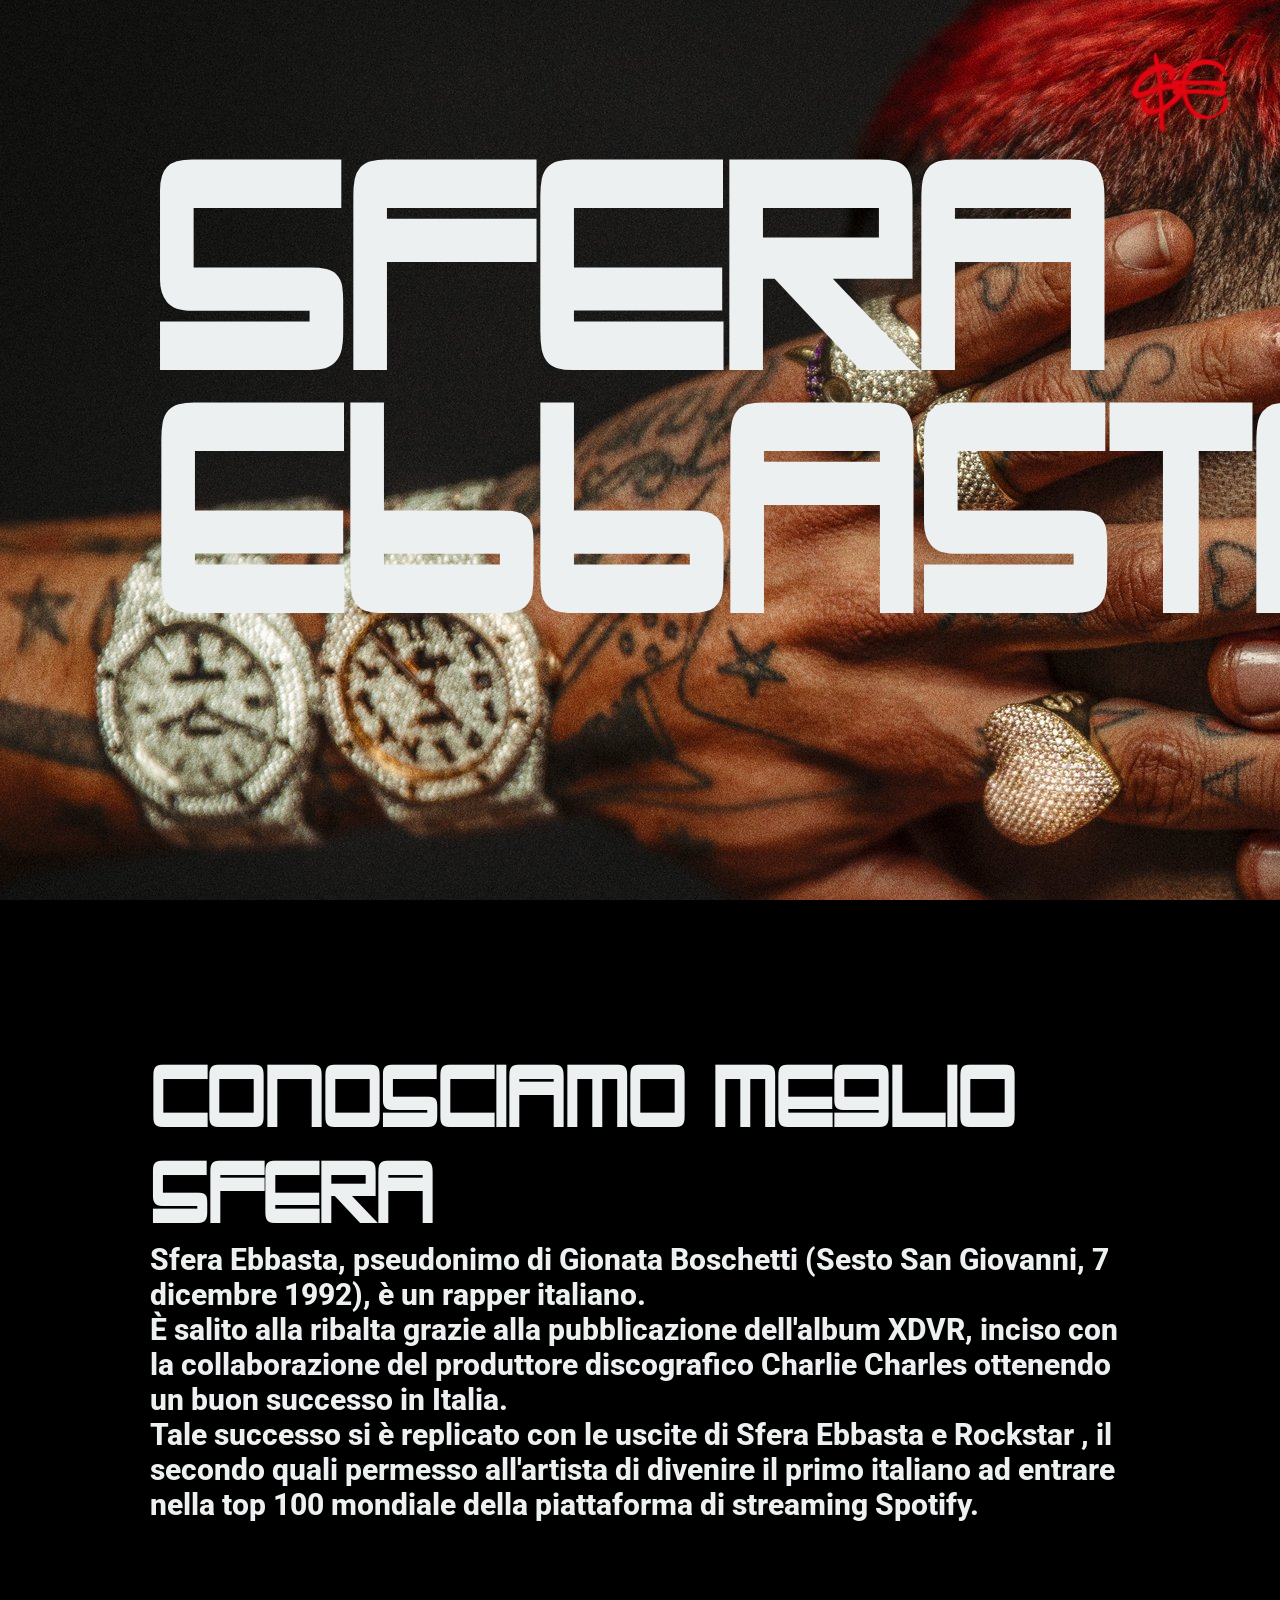
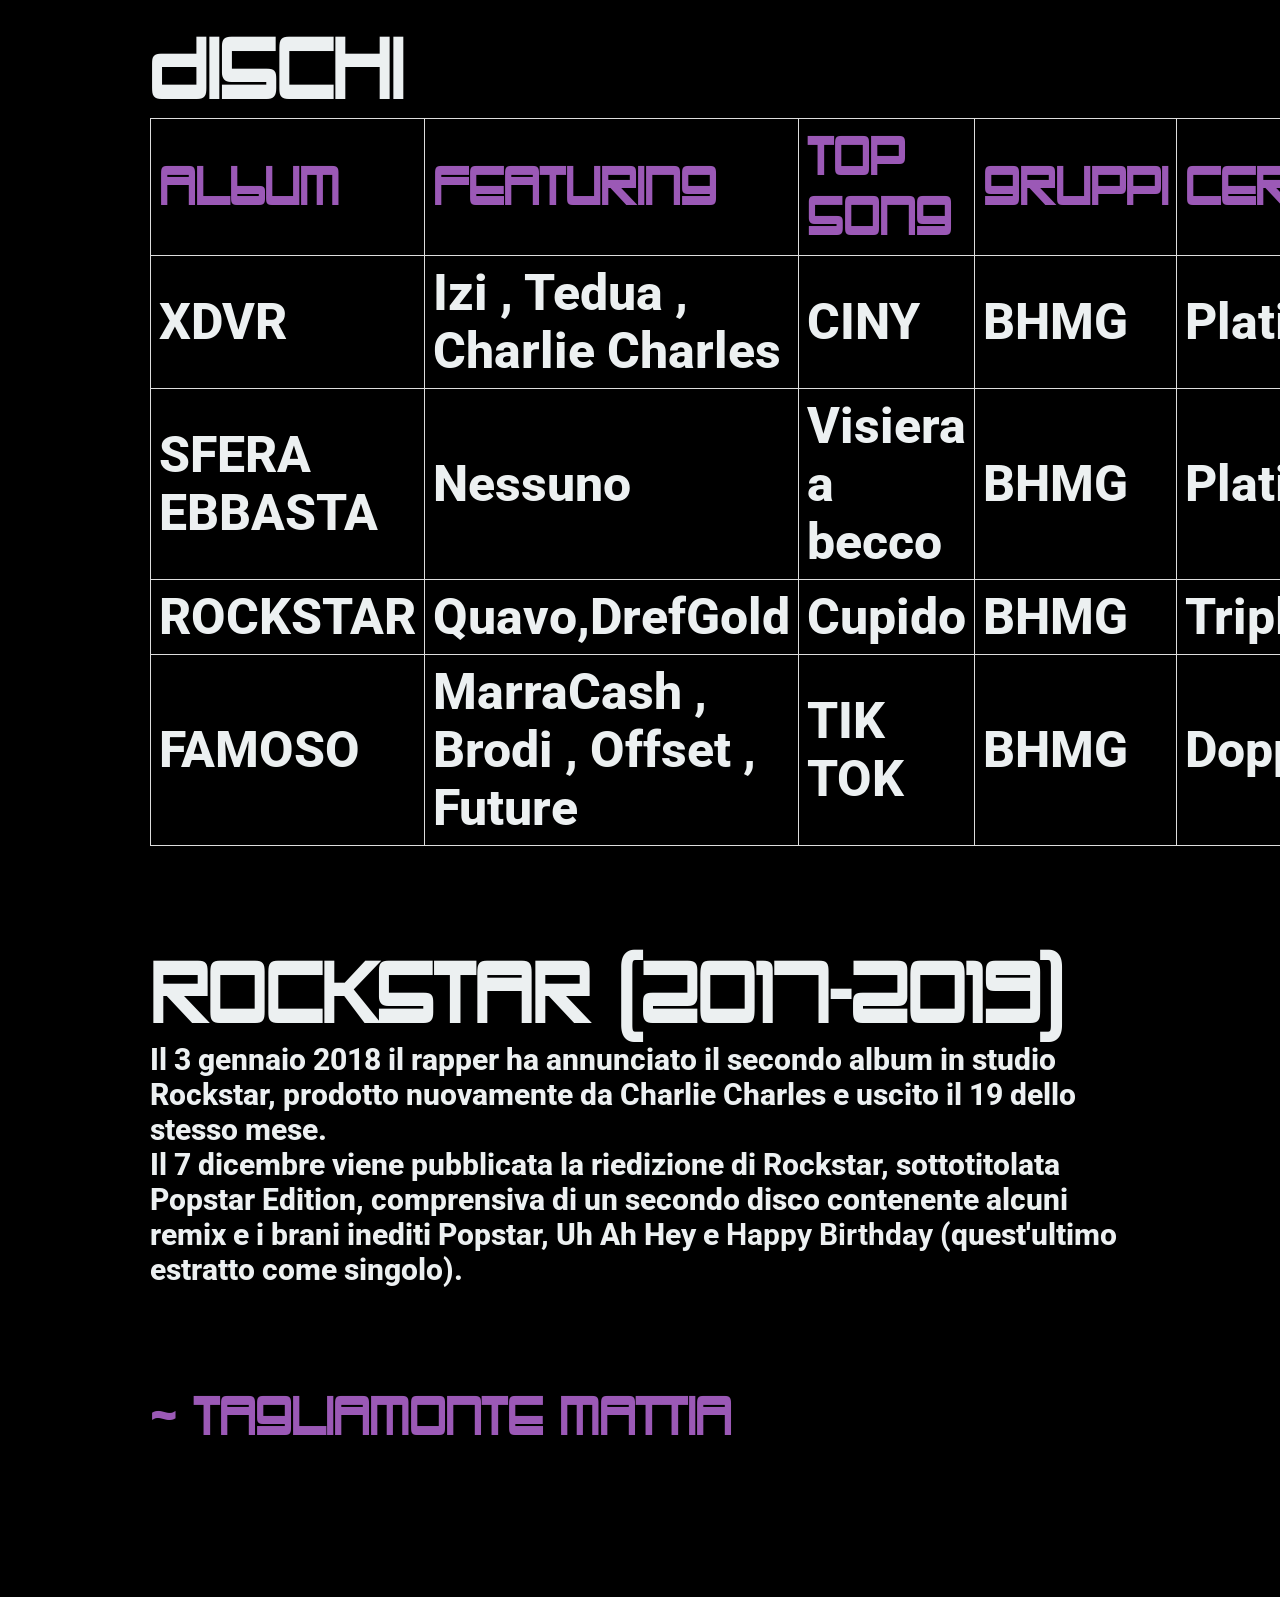
==== demo/index.html @ 45721907 "sfera" ====
<!DOCTYPE html>
<html lang="en">

  <head>
    <meta charset="UTF-8">
    <title>Demo</title>
    <link rel="stylesheet" href="./css/style.css">
    <link rel="icon" type="image/png" href="./nyan.png">
    <link rel="preconnect" href="https://fonts.gstatic.com">
    <link href="https://fonts.googleapis.com/css2?family=Roboto:wght@100;300;400;500;700;900" rel="stylesheet">
  </head>

  <body>
    <div class="header">
      <h1 id="heading" class="primary-heading noselect">Sfera Ebbasta</h1>
      <audio autoplay loop src="./music/happyBirthday.mp3" id="audio"></audio>
    </div>

    <img class="sfera-logo" src="./images/sferaLogo.png" alt="sfera-logo">
    
    <div class="content">
      <div class="content-text">
        <h6>Conosciamo meglio Sfera</h6>
        <p>
          Sfera Ebbasta, pseudonimo di Gionata Boschetti (Sesto San Giovanni, 7 dicembre 1992), è un rapper italiano.
          <br>È salito alla ribalta grazie alla pubblicazione dell'album XDVR, inciso con la collaborazione del produttore discografico Charlie Charles ottenendo un buon successo in Italia.
          <br>Tale successo si è replicato con le uscite di Sfera Ebbasta  e Rockstar , il secondo  quali  permesso all'artista di divenire il primo italiano ad entrare nella top 100 mondiale della piattaforma di streaming Spotify.
        </p>

        <h6>Dischi</h6>
        <table>
          <thead>
             <tr>
                <th>Album</th>
                <th>Featuring</th>
                <th>Top Song</th>
                <th>Gruppi</th>
                <th>Certificazioni</th>
             </tr>
          </thead>
          <tbody>
             <tr>
                <td>XDVR</td>
                <td>Izi , Tedua , Charlie Charles</td>
                <td>CINY</td>
                <td>BHMG</td>
                <td>Platino</td>
             </tr>
             <tr>
                <td>SFERA EBBASTA</td>
                <td>Nessuno</td>
                <td>Visiera a becco</td>
                <td>BHMG</td>
                <td>Platino</td>
             </tr>
             <tr>
                <td>ROCKSTAR</td>
                <td>Quavo,DrefGold</td>
                <td>Cupido</td>
                <td>BHMG</td>
                <td>Triplo platino</td>
             </tr>
             <tr>
                <td>FAMOSO</td>
                <td>MarraCash , Brodi , Offset , Future</td>
                <td>TIK TOK</td>
                <td>BHMG</td>
                <td>Doppio Platino</td>
             </tr>
             <tr>
             </tr>
          </tbody>
        </table>

        <h6>Rockstar (2017-2019)</h6>
        <p>
          Il 3 gennaio 2018 il rapper ha annunciato il secondo album in studio Rockstar, prodotto nuovamente da Charlie Charles e uscito il 19 dello stesso mese.
          <br>Il 7 dicembre viene pubblicata la riedizione di Rockstar, sottotitolata Popstar Edition, comprensiva di un secondo disco contenente alcuni remix e i brani inediti Popstar, Uh Ah Hey e <b>Happy Birthday</b> (quest'ultimo estratto come singolo).
        </p>

        <firma>~ Tagliamonte Mattia</firma>
      </div>
    </div>

    <script src="./js/music.js"></script>
  </body>
</html>
---- demo/css/style.css ----
* {
  margin: 0;
  padding: 0;
  box-sizing: inherit;
}

html {
  height: 100%;
  width: 100%;
  font-size: 62.5%;
  scroll-behavior: smooth;
}

.sfera-logo {
  position: fixed;
  top: 5rem;
  right: 5rem;
  width: 10rem;
}

.noselect {
  -webkit-touch-callout: none; /* iOS Safari */
    -webkit-user-select: none; /* Safari */
     -khtml-user-select: none; /* Konqueror HTML */
       -moz-user-select: none; /* Old versions of Firefox */
        -ms-user-select: none; /* Internet Explorer/Edge */
            user-select: none; /* Non-prefixed version, currently
                                  supported by Chrome, Edge, Opera and Firefox */
}

@font-face {
  font-family: "Trapper";
  font-weight: 400;
  src: url("../fonts/trapper-john.ttf");
}

body {
  position: relative;
  height: 100%;
  width: 100%;
  font-family: 'Trapper', sans-serif;
  font-weight: 800;
}

.header {
  height: 100%;
  width: 100%;
  background-image: url("../images/sferaBackground.jpg");
  background-repeat: no-repeat;
  margin-bottom: 0;
}

.primary-heading {
  padding: 15rem;
  font-size: 27rem;
  line-height: .9;
  word-spacing: 100vw;
  text-transform: uppercase;
  color: #ecf0f1;
  cursor: pointer;
}

.content {
  padding: 15rem;
  font-size: 5rem;
  color: #ecf0f1;
  background-color: #000;
}

.content-text h6 {
  font-size: 8rem;
  text-transform: uppercase;
  color: #ecf0f1;
  background-color: #000;
}

.content-text p {
  font-family: 'Roboto', sans-serif;
  font-size: 3rem;
  color: #ecf0f1;
  background-color: #000;
  margin-bottom: 10rem;
}

table, td, th {  
  border: 1px solid #ddd;
  border-radius: 3rem;
  text-align: left;
}

table {
  font-family: 'Roboto', sans-serif;
  border-collapse: collapse;
  width: 100%;
  margin-bottom: 10rem;
}

th {
  font-family: 'Trapper', sans-serif;
  color: #9b59b6;
}

th, td {
  text-align: left;
  padding: 8px;
}

firma {
  font-family: 'Trapper', sans-serif;
  color: #9b59b6;
}
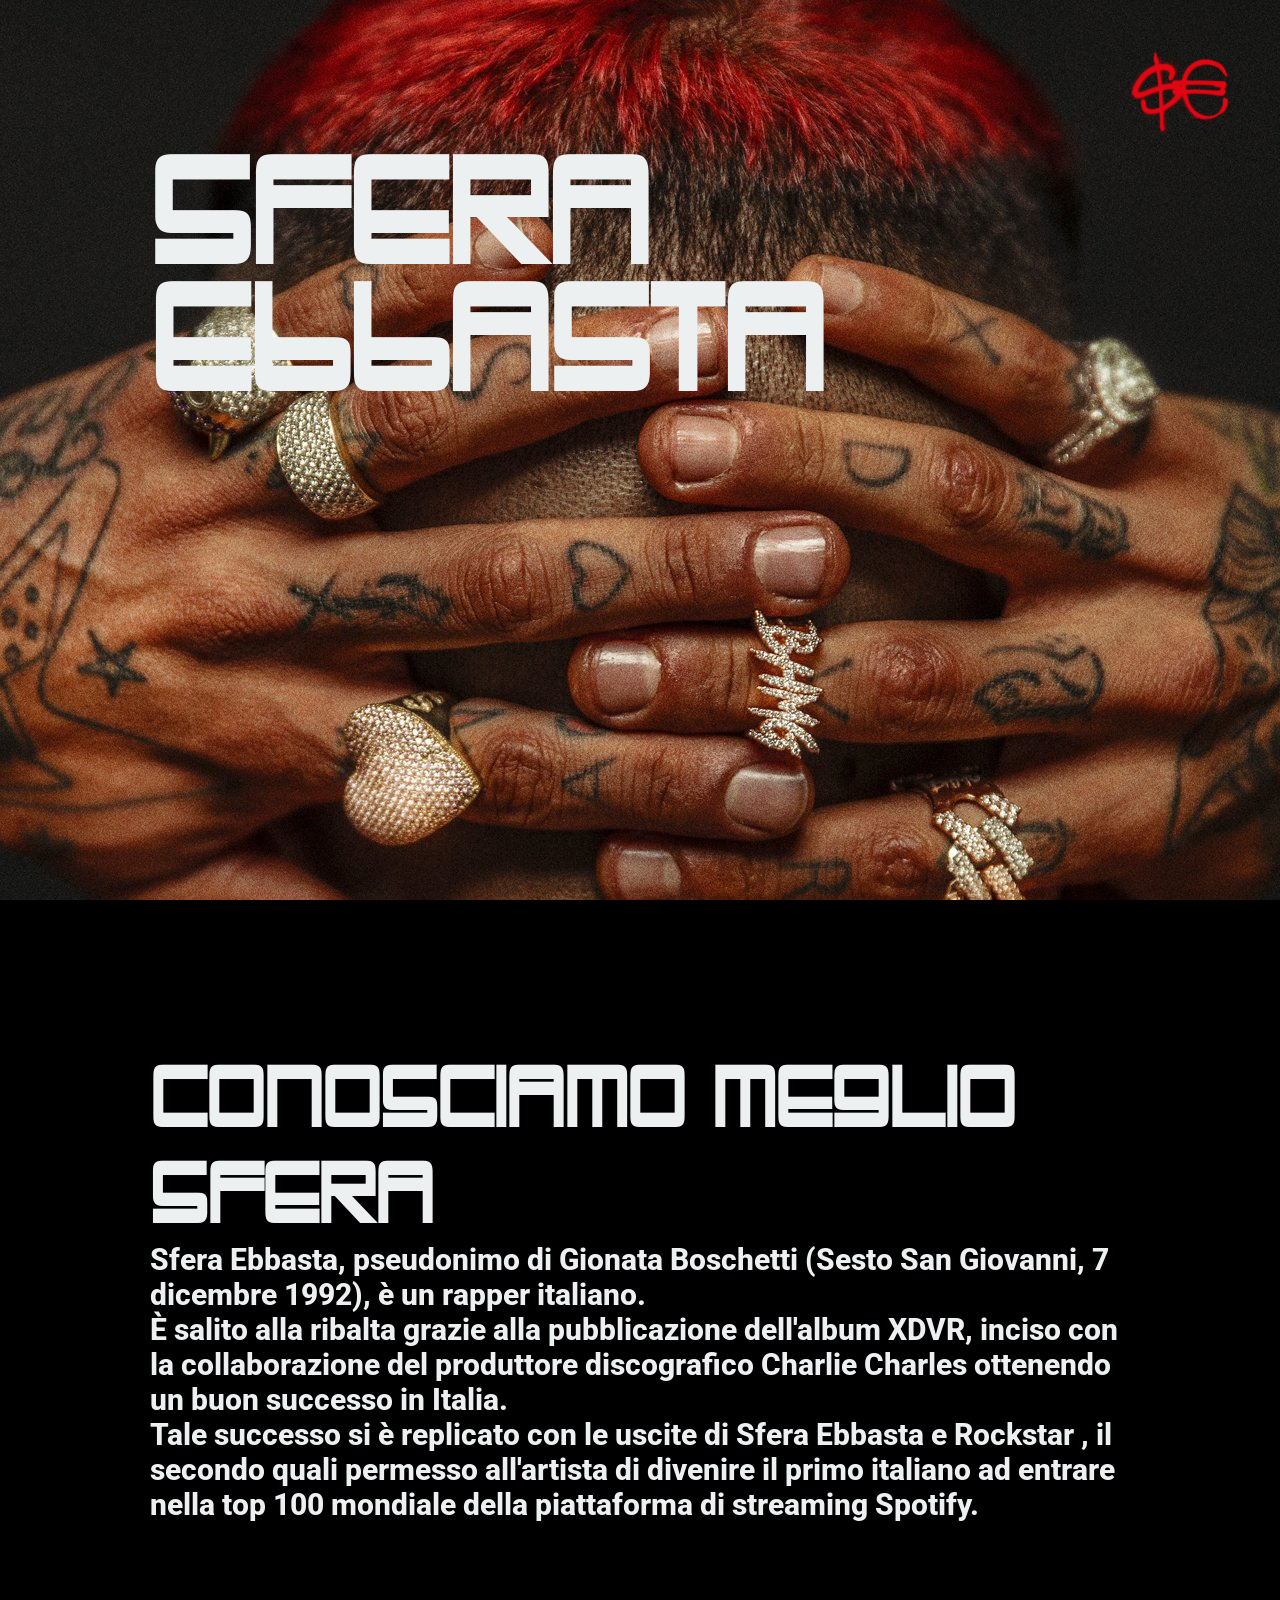
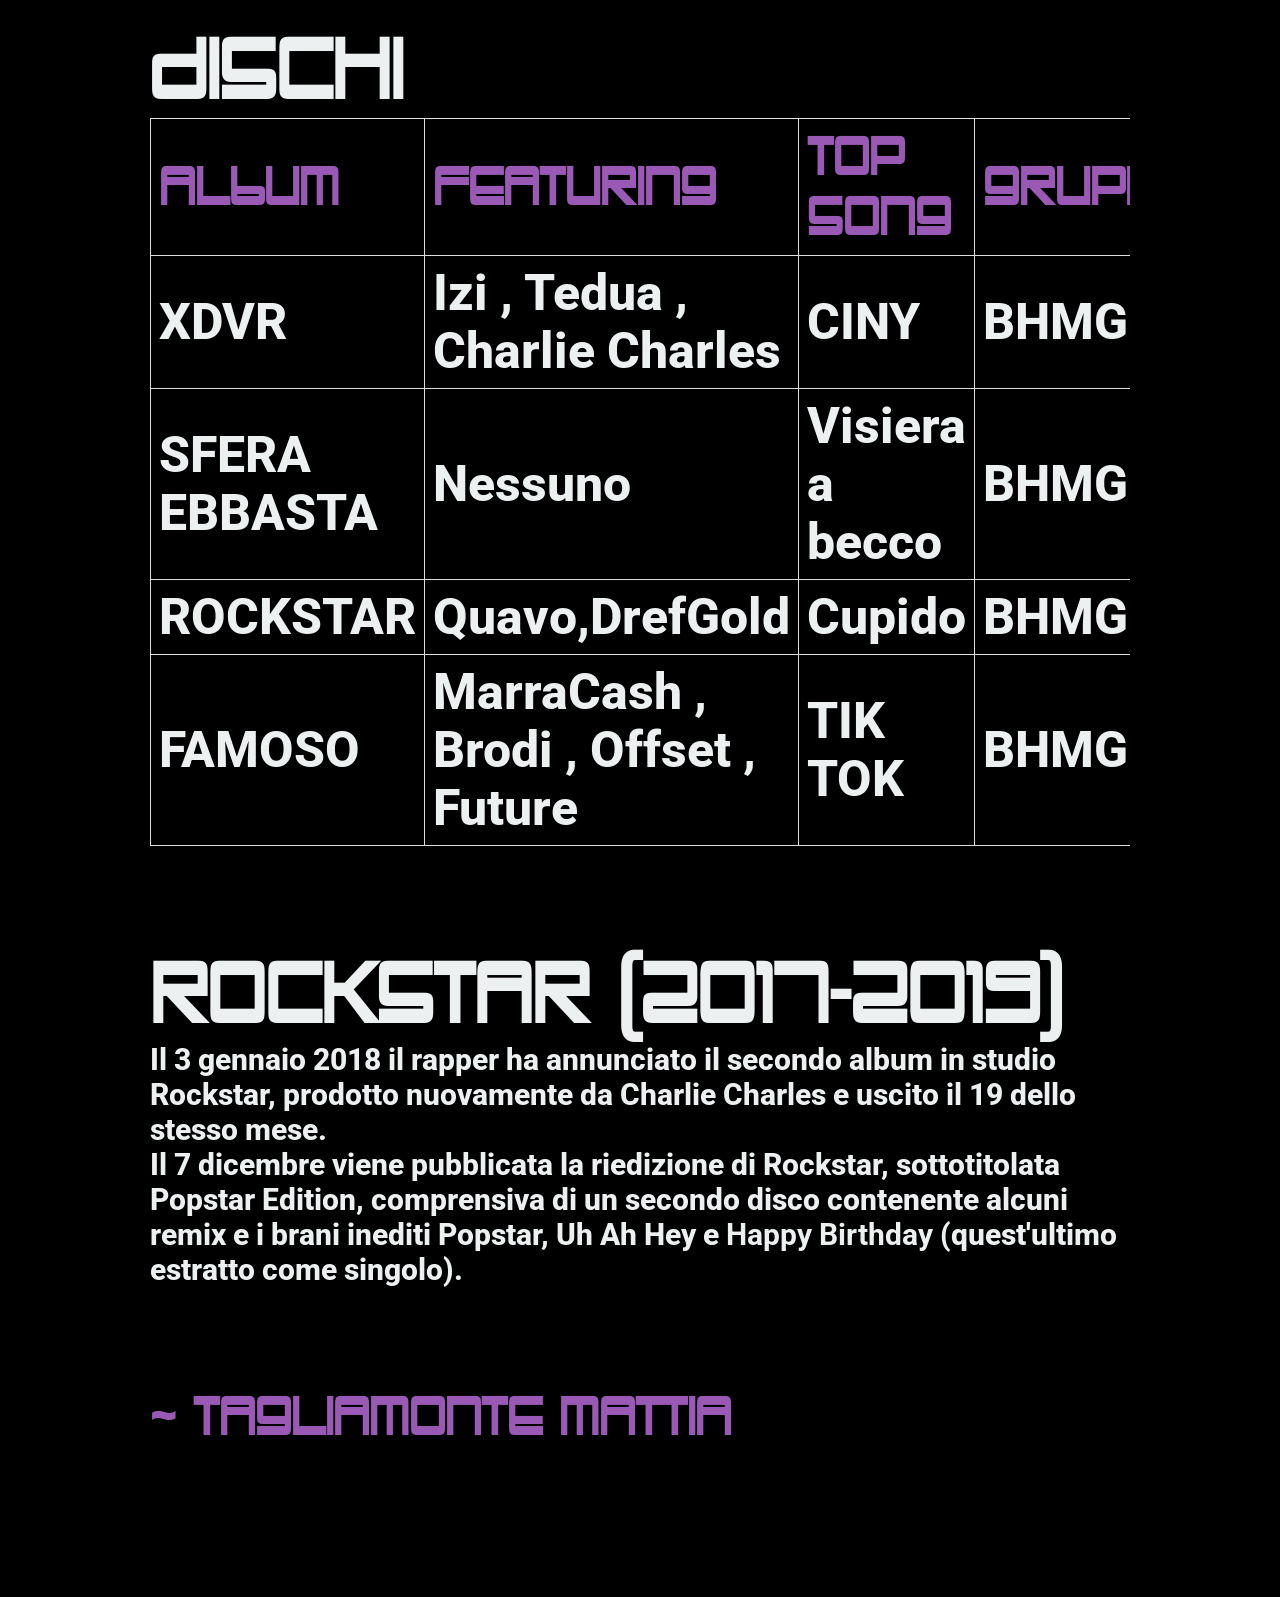
==== commit ddad450b: "responsive-sfera" ====
--- a/demo/index.html
+++ b/demo/index.html
@@ -28,49 +28,51 @@
         </p>
 
         <h6>Dischi</h6>
-        <table>
-          <thead>
-             <tr>
-                <th>Album</th>
-                <th>Featuring</th>
-                <th>Top Song</th>
-                <th>Gruppi</th>
-                <th>Certificazioni</th>
-             </tr>
-          </thead>
-          <tbody>
-             <tr>
-                <td>XDVR</td>
-                <td>Izi , Tedua , Charlie Charles</td>
-                <td>CINY</td>
-                <td>BHMG</td>
-                <td>Platino</td>
-             </tr>
-             <tr>
-                <td>SFERA EBBASTA</td>
-                <td>Nessuno</td>
-                <td>Visiera a becco</td>
-                <td>BHMG</td>
-                <td>Platino</td>
-             </tr>
-             <tr>
-                <td>ROCKSTAR</td>
-                <td>Quavo,DrefGold</td>
-                <td>Cupido</td>
-                <td>BHMG</td>
-                <td>Triplo platino</td>
-             </tr>
-             <tr>
-                <td>FAMOSO</td>
-                <td>MarraCash , Brodi , Offset , Future</td>
-                <td>TIK TOK</td>
-                <td>BHMG</td>
-                <td>Doppio Platino</td>
-             </tr>
-             <tr>
-             </tr>
-          </tbody>
-        </table>
+        <div class="table">
+          <table>
+            <thead>
+               <tr>
+                  <th>Album</th>
+                  <th>Featuring</th>
+                  <th>Top Song</th>
+                  <th>Gruppi</th>
+                  <th>Certificazioni</th>
+               </tr>
+            </thead>
+            <tbody>
+               <tr>
+                  <td>XDVR</td>
+                  <td>Izi , Tedua , Charlie Charles</td>
+                  <td>CINY</td>
+                  <td>BHMG</td>
+                  <td>Platino</td>
+               </tr>
+               <tr>
+                  <td>SFERA EBBASTA</td>
+                  <td>Nessuno</td>
+                  <td>Visiera a becco</td>
+                  <td>BHMG</td>
+                  <td>Platino</td>
+               </tr>
+               <tr>
+                  <td>ROCKSTAR</td>
+                  <td>Quavo,DrefGold</td>
+                  <td>Cupido</td>
+                  <td>BHMG</td>
+                  <td>Triplo platino</td>
+               </tr>
+               <tr>
+                  <td>FAMOSO</td>
+                  <td>MarraCash , Brodi , Offset , Future</td>
+                  <td>TIK TOK</td>
+                  <td>BHMG</td>
+                  <td>Doppio Platino</td>
+               </tr>
+               <tr>
+               </tr>
+            </tbody>
+          </table>
+        </div>
 
         <h6>Rockstar (2017-2019)</h6>
         <p>
@@ -82,6 +84,5 @@
       </div>
     </div>
 
-    <script src="./js/music.js"></script>
   </body>
 </html>
--- a/demo/css/style.css
+++ b/demo/css/style.css
@@ -6,7 +6,6 @@
 
 html {
   height: 100%;
-  width: 100%;
   font-size: 62.5%;
   scroll-behavior: smooth;
 }
@@ -44,15 +43,17 @@
 
 .header {
   height: 100%;
-  width: 100%;
   background-image: url("../images/sferaBackground.jpg");
+  background-position: center top;
+  background-attachment: fixed;
   background-repeat: no-repeat;
   margin-bottom: 0;
+  object-fit: cover;
 }
 
 .primary-heading {
   padding: 15rem;
-  font-size: 27rem;
+  font-size: 11vw;
   line-height: .9;
   word-spacing: 100vw;
   text-transform: uppercase;
@@ -82,6 +83,10 @@
   margin-bottom: 10rem;
 }
 
+.table {
+  overflow-x: auto;
+}
+
 table, td, th {  
   border: 1px solid #ddd;
   border-radius: 3rem;
